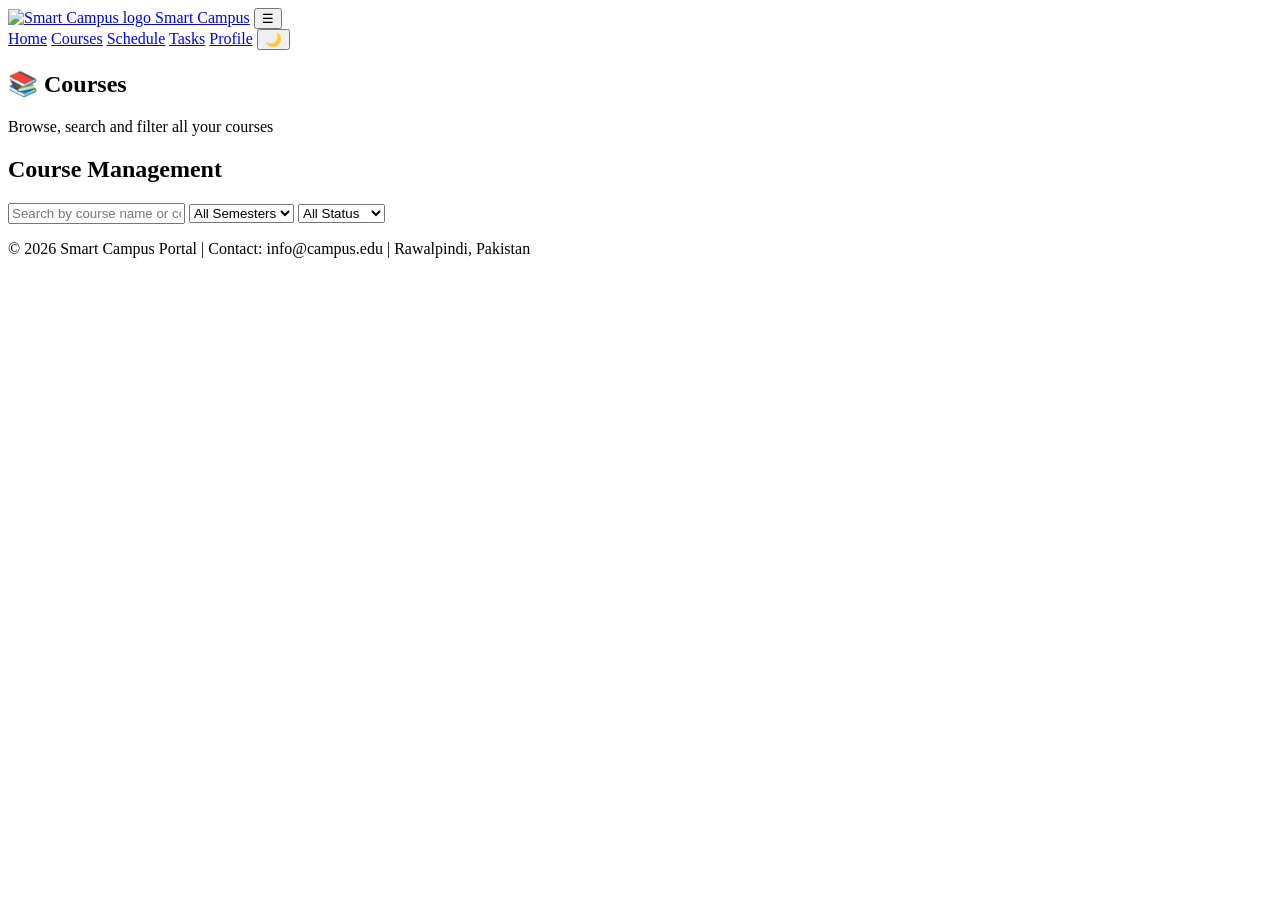
==== courses.html @ 22254502 "Add files via upload" ====
<!DOCTYPE html>
<html lang="en">
<head>
  <meta charset="UTF-8">
  <meta name="viewport" content="width=device-width, initial-scale=1.0">
  <title>Courses | Smart Campus</title>
  <link rel="stylesheet" href="css/style.css">
</head>
<body>

  <header class="site-header">
    <div class="container header-inner">
      <a href="index.html" class="logo"><img src="images/logo.svg" alt="Smart Campus logo"> Smart Campus</a>
      <button class="menu-toggle" id="menuToggle" aria-label="Toggle menu">☰</button>
      <nav class="nav" id="mainNav">
        <a href="index.html">Home</a>
        <a href="courses.html" class="active">Courses</a>
        <a href="schedule.html">Schedule</a>
        <a href="tasks.html">Tasks</a>
        <a href="profile.html">Profile</a>
        <button id="themeToggle" class="theme-btn">🌙</button>
      </nav>
    </div>
  </header>

  <!-- Animated page banner -->
  <section class="page-banner">
    <div class="shape s1"></div>
    <div class="shape s2"></div>
    <div class="shape s3"></div>
    <div class="shape s4"></div>
    <div class="container banner-content">
      <h1>📚 Courses</h1>
      <p>Browse, search and filter all your courses</p>
    </div>
  </section>

  <main class="container section">
    <h2>Course Management</h2>

    <div class="filters">
      <input type="text" id="searchInput" placeholder="Search by course name or code...">

      <select id="semesterFilter">
        <option value="all">All Semesters</option>
        <option value="1">Semester 1</option>
        <option value="2">Semester 2</option>
        <option value="3">Semester 3</option>
        <option value="4">Semester 4</option>
        <option value="5">Semester 5</option>
        <option value="6">Semester 6</option>
      </select>

      <select id="statusFilter">
        <option value="all">All Status</option>
        <option value="Completed">Completed</option>
        <option value="Registered">Registered</option>
        <option value="Pending">Pending</option>
      </select>
    </div>

    <p id="resultMessage" class="muted"></p>

    <div id="courseList" class="grid"></div>
  </main>

  <footer class="site-footer">
    <div class="container">
      <p>© 2026 Smart Campus Portal | Contact: info@campus.edu | Rawalpindi, Pakistan</p>
    </div>
  </footer>

  <script src="js/main.js"></script>
  <script src="js/data.js"></script>
  <script src="js/courses.js"></script>
</body>
</html>
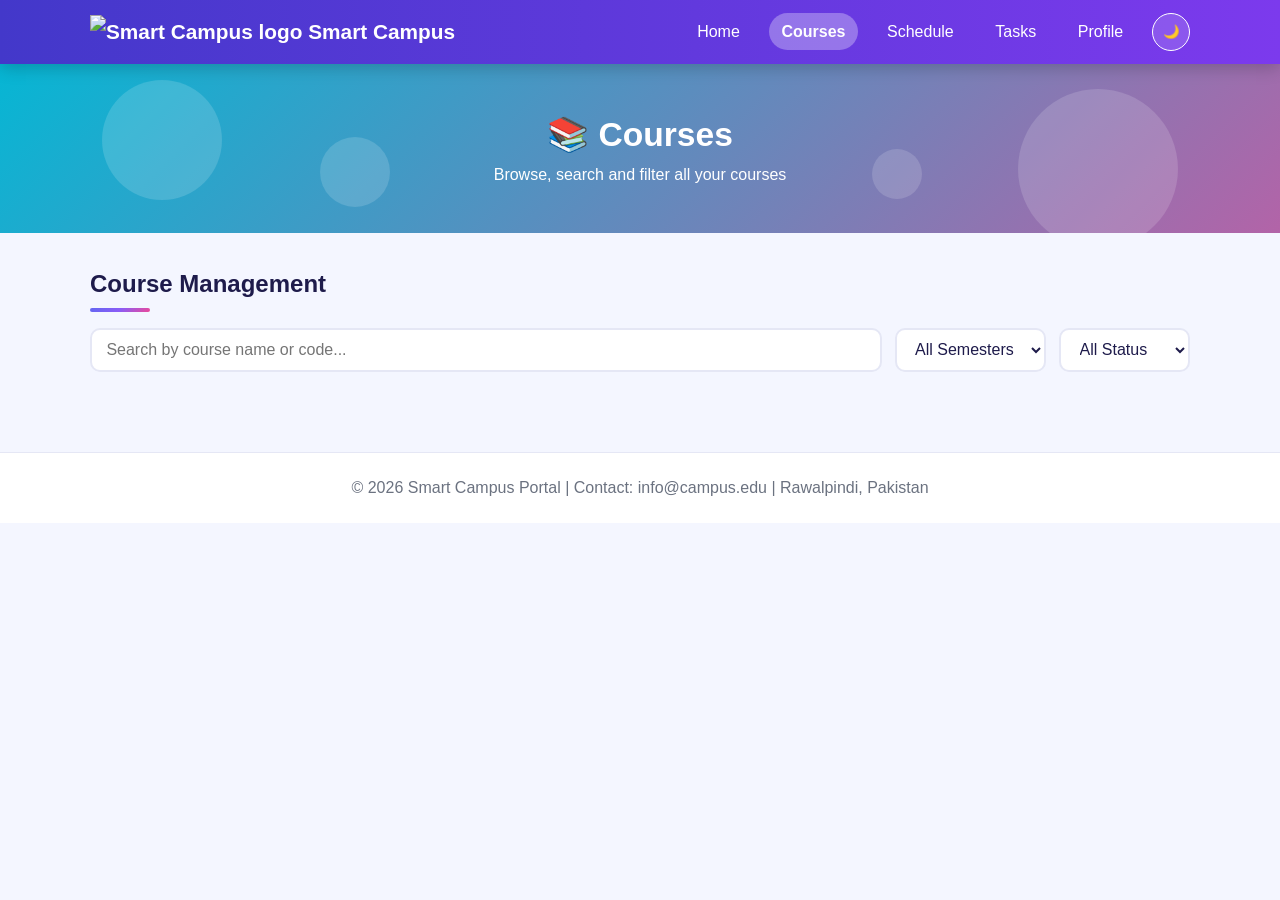
==== commit e37dc679: "Refactor courses.html for improved structure Updated HTML structure and fixed formatting issues." ====
--- a/courses.html
+++ b/courses.html
@@ -4,7 +4,8 @@
   <meta charset="UTF-8">
   <meta name="viewport" content="width=device-width, initial-scale=1.0">
   <title>Courses | Smart Campus</title>
-  <link rel="stylesheet" href="css/style.css">
+  <link rel="stylesheet" 
+    href="style.css">
 </head>
 <body>
 
@@ -74,4 +75,4 @@
   <script src="js/data.js"></script>
   <script src="js/courses.js"></script>
 </body>
-</html>+</html>
--- a/style.css
+++ b/style.css
@@ -0,0 +1,668 @@
+/* ===== 1. Variables ===== */
+:root {
+  --primary: #6366f1;
+  --primary-dark: #4338ca;
+  --secondary: #ec4899;
+  --grad: linear-gradient(135deg, #6366f1, #8b5cf6, #ec4899);
+  --bg: #f4f6ff;
+  --card-bg: #ffffff;
+  --text: #1e1b4b;
+  --muted: #6b7280;
+  --border: #e5e7f5;
+  --radius: 16px;
+  --shadow: 0 6px 20px rgba(99, 102, 241, 0.12);
+  --shadow-hover: 0 14px 30px rgba(99, 102, 241, 0.28);
+}
+
+body.dark {
+  --bg: #0f0e24;
+  --card-bg: #1b1a3a;
+  --text: #eef0ff;
+  --muted: #a1a6c9;
+  --border: #2d2b55;
+  --shadow: 0 6px 20px rgba(0, 0, 0, 0.4);
+  --shadow-hover: 0 14px 30px rgba(139, 92, 246, 0.35);
+}
+
+/* ===== 2. Animations ===== */
+@keyframes fadeUp {
+  from { opacity: 0; transform: translateY(24px); }
+  to   { opacity: 1; transform: translateY(0); }
+}
+
+@keyframes gradientMove {
+  0%   { background-position: 0% 50%; }
+  50%  { background-position: 100% 50%; }
+  100% { background-position: 0% 50%; }
+}
+
+@keyframes float {
+  0%, 100% { transform: translateY(0) rotate(0deg); }
+  50%      { transform: translateY(-30px) rotate(15deg); }
+}
+
+@keyframes bob {
+  0%, 100% { transform: translateY(0); }
+  50%      { transform: translateY(-6px); }
+}
+
+@keyframes pulse {
+  0%   { box-shadow: 0 0 0 0 rgba(255, 255, 255, 0.6); }
+  70%  { box-shadow: 0 0 0 16px rgba(255, 255, 255, 0); }
+  100% { box-shadow: 0 0 0 0 rgba(255, 255, 255, 0); }
+}
+
+/* ===== 3. Reset + base ===== */
+* {
+  margin: 0;
+  padding: 0;
+  box-sizing: border-box;
+}
+
+body {
+  font-family: "Segoe UI", Arial, sans-serif;
+  background: var(--bg);
+  color: var(--text);
+  line-height: 1.6;
+  transition: background 0.3s, color 0.3s;
+}
+
+a { text-decoration: none; color: inherit; }
+
+/* ===== 4. Layout ===== */
+.container {
+  width: 90%;
+  max-width: 1100px;
+  margin: 0 auto;
+}
+
+.section {
+  padding: 2rem 0;
+  animation: fadeUp 0.7s ease both;
+}
+
+.section h2 { margin-bottom: 1rem; }
+
+/* Heading ke neeche gradient line */
+.section h2::after {
+  content: "";
+  display: block;
+  width: 60px;
+  height: 4px;
+  border-radius: 4px;
+  background: var(--grad);
+  margin-top: 0.3rem;
+}
+
+.grid {
+  display: grid;
+  grid-template-columns: repeat(auto-fit, minmax(220px, 1fr));
+  gap: 1.2rem;
+}
+
+/* ===== 5. Header + Navbar ===== */
+.site-header {
+  background: linear-gradient(90deg, #4338ca, #7c3aed, #db2777);
+  background-size: 200% 200%;
+  animation: gradientMove 10s ease infinite;
+  color: #fff;
+  position: sticky;
+  top: 0;
+  z-index: 100;
+  box-shadow: 0 4px 16px rgba(0, 0, 0, 0.2);
+}
+
+.header-inner {
+  display: flex;
+  justify-content: space-between;
+  align-items: center;
+  padding: 0.8rem 0;
+}
+
+.logo { font-size: 1.3rem; font-weight: bold; }
+
+.nav {
+  display: flex;
+  align-items: center;
+  gap: 1rem;
+}
+
+.nav a {
+  padding: 0.35rem 0.8rem;
+  border-radius: 20px;
+  transition: background 0.3s, transform 0.3s;
+}
+
+.nav a:hover { background: rgba(255, 255, 255, 0.25); transform: translateY(-2px); }
+.nav a.active { background: rgba(255, 255, 255, 0.3); font-weight: bold; }
+
+.theme-btn {
+  background: rgba(255, 255, 255, 0.15);
+  border: 1px solid #fff;
+  color: #fff;
+  border-radius: 50%;
+  width: 38px;
+  height: 38px;
+  cursor: pointer;
+  transition: transform 0.4s;
+}
+.theme-btn:hover { transform: rotate(360deg) scale(1.1); }
+
+.menu-toggle {
+  display: none;
+  background: none;
+  border: none;
+  color: #fff;
+  font-size: 1.6rem;
+  cursor: pointer;
+}
+
+/* ===== 6. Hero ===== */
+.hero {
+  position: relative;
+  overflow: hidden;
+  background: linear-gradient(-45deg, #6366f1, #8b5cf6, #ec4899, #06b6d4);
+  background-size: 400% 400%;
+  animation: gradientMove 14s ease infinite;
+  color: #fff;
+  text-align: center;
+  padding: 5rem 0;
+}
+
+.hero-content { position: relative; z-index: 1; }
+.hero h1 { font-size: 2.6rem; margin-bottom: 0.6rem; animation: fadeUp 0.9s ease both; }
+.hero p  { margin-bottom: 1.8rem; font-size: 1.1rem; animation: fadeUp 1.1s ease both; }
+.hero .btn { animation: pulse 2.2s infinite; }
+
+/* Tairti hui shapes */
+.shape {
+  position: absolute;
+  border-radius: 50%;
+  background: rgba(255, 255, 255, 0.15);
+  animation: float 8s ease-in-out infinite;
+}
+.s1 { width: 120px; height: 120px; top: 10%;    left: 8%; }
+.s2 { width: 70px;  height: 70px;  bottom: 15%; left: 25%; animation-delay: 2s; }
+.s3 { width: 160px; height: 160px; top: 15%;    right: 8%; animation-delay: 1s; }
+.s4 { width: 50px;  height: 50px;  bottom: 20%; right: 28%; animation-delay: 3s; }
+
+/* ===== 7. Buttons ===== */
+.btn {
+  display: inline-block;
+  background: #fff;
+  color: var(--primary);
+  padding: 0.75rem 1.8rem;
+  border: none;
+  border-radius: 30px;
+  font-weight: bold;
+  cursor: pointer;
+  transition: transform 0.25s, box-shadow 0.25s;
+}
+.btn:hover { transform: translateY(-3px) scale(1.05); }
+
+.btn-primary {
+  background: var(--grad);
+  background-size: 200% 200%;
+  color: #fff;
+}
+.btn-primary:hover {
+  animation: gradientMove 2s ease infinite;
+  box-shadow: 0 8px 20px rgba(139, 92, 246, 0.4);
+}
+
+/* ===== 8. Cards ===== */
+.card {
+  position: relative;
+  overflow: hidden;
+  background: var(--card-bg);
+  border: 1px solid var(--border);
+  border-radius: var(--radius);
+  box-shadow: var(--shadow);
+  padding: 1.3rem;
+  text-align: center;
+  transition: transform 0.3s, box-shadow 0.3s;
+  animation: fadeUp 0.6s ease both;
+}
+
+.card::before {
+  content: "";
+  position: absolute;
+  top: 0;
+  left: 0;
+  width: 100%;
+  height: 4px;
+  background: var(--grad);
+  transform: scaleX(0);
+  transform-origin: left;
+  transition: transform 0.4s;
+}
+
+.card:hover { transform: translateY(-8px); box-shadow: var(--shadow-hover); }
+.card:hover::before { transform: scaleX(1); }
+.card h3 { margin-bottom: 0.4rem; }
+
+/* Cards ek ek karke aayein */
+.grid > .card:nth-child(1) { animation-delay: 0.05s; }
+.grid > .card:nth-child(2) { animation-delay: 0.15s; }
+.grid > .card:nth-child(3) { animation-delay: 0.25s; }
+.grid > .card:nth-child(4) { animation-delay: 0.35s; }
+.grid > .card:nth-child(5) { animation-delay: 0.45s; }
+.grid > .card:nth-child(6) { animation-delay: 0.55s; }
+.grid > .card:nth-child(7) { animation-delay: 0.65s; }
+.grid > .card:nth-child(8) { animation-delay: 0.75s; }
+
+/* ===== 9. Footer ===== */
+.site-footer {
+  background: var(--card-bg);
+  border-top: 1px solid var(--border);
+  text-align: center;
+  padding: 1.4rem 0;
+  color: var(--muted);
+  margin-top: 2rem;
+}
+
+/* ===== 10. Badge + muted ===== */
+.badge {
+  display: inline-block;
+  background: var(--grad);
+  color: #fff;
+  font-size: 0.75rem;
+  padding: 0.15rem 0.8rem;
+  border-radius: 20px;
+  margin-bottom: 0.6rem;
+}
+
+.muted { color: var(--muted); }
+
+/* ===== 11. Dashboard ===== */
+.dashboard-grid {
+  grid-template-columns: repeat(auto-fit, minmax(170px, 1fr));
+}
+
+.dashboard-card {
+  --accent: #6366f1;
+  border-top: 4px solid var(--accent);
+}
+.c1 { --accent: #6366f1; }
+.c2 { --accent: #10b981; }
+.c3 { --accent: #f59e0b; }
+.c4 { --accent: #06b6d4; }
+.c5 { --accent: #ec4899; }
+.c6 { --accent: #8b5cf6; }
+
+.dash-icon {
+  width: 56px;
+  height: 56px;
+  margin: 0 auto 0.6rem;
+  border-radius: 50%;
+  display: grid;
+  place-items: center;
+  font-size: 1.7rem;
+  background: var(--accent);
+  box-shadow: 0 6px 16px rgba(0, 0, 0, 0.2);
+  animation: bob 3s ease-in-out infinite;
+}
+
+.dash-label {
+  color: var(--muted);
+  font-size: 0.95rem;
+  margin-bottom: 0.2rem;
+}
+
+.dash-number {
+  font-size: 2.3rem;
+  font-weight: bold;
+  color: var(--accent);
+  line-height: 1.2;
+}
+
+/* ===== 12. Student banner + cards ===== */
+.student-banner {
+  display: flex;
+  align-items: center;
+  gap: 1rem;
+  flex-wrap: wrap;
+  background: var(--card-bg);
+  border: 1px solid var(--border);
+  border-left: 6px solid var(--secondary);
+  border-radius: var(--radius);
+  box-shadow: var(--shadow);
+  padding: 1.2rem;
+  margin-bottom: 1.2rem;
+  animation: fadeUp 0.6s ease both;
+}
+
+.student-banner a { color: var(--primary); font-weight: bold; text-decoration: underline; }
+
+.avatar {
+  width: 56px;
+  height: 56px;
+  border-radius: 50%;
+  background: var(--grad);
+  color: #fff;
+  display: grid;
+  place-items: center;
+  font-size: 1.5rem;
+  font-weight: bold;
+  flex-shrink: 0;
+}
+
+.student-card {
+  display: flex;
+  align-items: center;
+  gap: 1rem;
+  text-align: left;
+}
+.student-card p { font-size: 0.9rem; }
+
+/* ===== 13. Filters ===== */
+.filters {
+  display: flex;
+  flex-wrap: wrap;
+  gap: 0.8rem;
+  margin-bottom: 1rem;
+}
+
+.filters input,
+.filters select {
+  padding: 0.65rem 0.9rem;
+  border: 2px solid var(--border);
+  border-radius: 10px;
+  background: var(--card-bg);
+  color: var(--text);
+  font-size: 1rem;
+  transition: border-color 0.3s;
+}
+
+.filters input:focus,
+.filters select:focus { outline: none; border-color: var(--primary); }
+
+.filters input { flex: 1; min-width: 220px; }
+
+/* ===== 14. Courses ===== */
+.course-card { text-align: left; }
+.course-card p { margin-bottom: 0.2rem; }
+
+.status-completed  { background: #16a34a; }
+.status-registered { background: #2563eb; }
+.status-pending    { background: #d97706; }
+
+/* ===== 15. Schedule table ===== */
+.schedule-table {
+  width: 100%;
+  border-collapse: collapse;
+  background: var(--card-bg);
+  border-radius: var(--radius);
+  overflow: hidden;
+  box-shadow: var(--shadow);
+}
+
+.schedule-table th {
+  background: var(--grad);
+  color: #fff;
+  text-align: left;
+  padding: 0.9rem;
+}
+
+.schedule-table td {
+  padding: 0.9rem;
+  border-bottom: 1px solid var(--border);
+}
+
+.schedule-table tbody tr { transition: background 0.3s, transform 0.3s; }
+.schedule-table tbody tr:hover { background: var(--bg); transform: scale(1.01); }
+
+/* ===== 16. Task manager ===== */
+.task-form {
+  display: flex;
+  flex-wrap: wrap;
+  gap: 0.8rem;
+  margin-bottom: 1rem;
+}
+
+.task-form input,
+.task-form select {
+  padding: 0.65rem 0.9rem;
+  border: 2px solid var(--border);
+  border-radius: 10px;
+  background: var(--card-bg);
+  color: var(--text);
+  font-size: 1rem;
+}
+
+.task-form input:focus,
+.task-form select:focus { outline: none; border-color: var(--primary); }
+
+.task-form input[type="text"] { flex: 1; min-width: 200px; }
+
+.message {
+  min-height: 1.5rem;
+  margin-bottom: 0.5rem;
+  font-weight: bold;
+}
+.message.success { color: #16a34a; }
+.message.error   { color: #dc2626; }
+
+.task-list { list-style: none; margin-top: 1rem; }
+
+.task-item {
+  display: flex;
+  justify-content: space-between;
+  align-items: center;
+  flex-wrap: wrap;
+  gap: 0.8rem;
+  background: var(--card-bg);
+  border: 1px solid var(--border);
+  border-left: 6px solid var(--muted);
+  border-radius: var(--radius);
+  box-shadow: var(--shadow);
+  padding: 1rem;
+  margin-bottom: 0.8rem;
+  transition: transform 0.3s, box-shadow 0.3s;
+  animation: fadeUp 0.5s ease both;
+}
+.task-item:hover { transform: translateX(6px); box-shadow: var(--shadow-hover); }
+
+.task-info { display: flex; flex-direction: column; }
+.task-info small { color: var(--muted); }
+
+.priority-high   { border-left-color: #dc2626; }
+.priority-medium { border-left-color: #d97706; }
+.priority-low    { border-left-color: #16a34a; }
+
+.task-item.completed { opacity: 0.6; }
+.task-item.completed .task-info strong { text-decoration: line-through; }
+
+.task-actions { display: flex; gap: 0.5rem; }
+
+.btn-small {
+  border: none;
+  border-radius: 20px;
+  padding: 0.4rem 1rem;
+  color: #fff;
+  cursor: pointer;
+  transition: transform 0.2s, opacity 0.2s;
+}
+.btn-done   { background: #2563eb; }
+.btn-delete { background: #dc2626; }
+.btn-small:hover { opacity: 0.9; transform: scale(1.08); }
+
+/* ===== 17. Registration form ===== */
+.form-card {
+  background: var(--card-bg);
+  border: 1px solid var(--border);
+  border-radius: var(--radius);
+  box-shadow: var(--shadow);
+  padding: 1.6rem;
+  max-width: 600px;
+  margin: 0 auto;
+  animation: fadeUp 0.7s ease both;
+}
+
+.form-group { margin-bottom: 1rem; }
+
+.form-group label {
+  display: block;
+  font-weight: bold;
+  margin-bottom: 0.3rem;
+}
+
+.form-group input,
+.form-group select {
+  width: 100%;
+  padding: 0.7rem 0.9rem;
+  border: 2px solid var(--border);
+  border-radius: 10px;
+  background: var(--bg);
+  color: var(--text);
+  font-size: 1rem;
+  transition: border-color 0.3s, box-shadow 0.3s;
+}
+
+.form-group input:focus,
+.form-group select:focus {
+  outline: none;
+  border-color: var(--primary);
+  box-shadow: 0 0 0 4px rgba(99, 102, 241, 0.2);
+}
+
+.form-group input.invalid,
+.form-group select.invalid { border-color: #dc2626; }
+
+.form-group input.valid,
+.form-group select.valid { border-color: #16a34a; }
+
+.error {
+  display: block;
+  color: #dc2626;
+  font-size: 0.85rem;
+  min-height: 1.1rem;
+  margin-top: 0.25rem;
+}
+
+.form-card .btn-primary {
+  width: 100%;
+  padding: 0.85rem;
+  border: none;
+  font-size: 1rem;
+}
+
+/* ===== 18. Responsive ===== */
+@media (max-width: 768px) {
+  .menu-toggle { display: block; }
+
+  .nav {
+    display: none;
+    flex-direction: column;
+    position: absolute;
+    top: 100%;
+    left: 0;
+    width: 100%;
+    background: var(--primary-dark);
+    padding: 1rem;
+  }
+
+  .nav.open { display: flex; }
+
+  .hero { padding: 3.5rem 0; }
+  .hero h1 { font-size: 1.7rem; }
+
+  /* Schedule table ko cards bana do */
+  .schedule-table thead { display: none; }
+
+  .schedule-table,
+  .schedule-table tbody,
+  .schedule-table tr,
+  .schedule-table td { display: block; width: 100%; }
+
+  .schedule-table tr {
+    margin-bottom: 1rem;
+    border: 1px solid var(--border);
+    border-radius: var(--radius);
+    background: var(--card-bg);
+  }
+
+  .schedule-table td {
+    display: flex;
+    justify-content: space-between;
+    gap: 1rem;
+    text-align: right;
+  }
+
+  .schedule-table td::before {
+    content: attr(data-label);
+    font-weight: bold;
+    color: var(--muted);
+    text-align: left;
+  }
+}
+
+/* Jin ko animation se takleef ho unke liye band */
+@media (prefers-reduced-motion: reduce) {
+  * { animation: none !important; transition: none !important; }
+}
+/* ===== Har page ka animated banner ===== */
+.page-banner {
+  position: relative;
+  overflow: hidden;
+  background: linear-gradient(-45deg, #6366f1, #8b5cf6, #ec4899, #06b6d4);
+  background-size: 400% 400%;
+  animation: gradientMove 14s ease infinite;
+  color: #fff;
+  text-align: center;
+  padding: 2.8rem 0;
+}
+
+.banner-content { position: relative; z-index: 1; }
+.page-banner h1 { font-size: 2.1rem; animation: fadeUp 0.8s ease both; }
+.page-banner p  { opacity: 0.95; animation: fadeUp 1s ease both; }
+
+/* ===== Extra animations ===== */
+@keyframes slideInLeft {
+  from { opacity: 0; transform: translateX(-40px); }
+  to   { opacity: 1; transform: translateX(0); }
+}
+
+/* Schedule rows ek ek karke aayein */
+.schedule-table tbody tr { animation: slideInLeft 0.6s ease both; }
+.schedule-table tbody tr:nth-child(1) { animation-delay: 0.05s; }
+.schedule-table tbody tr:nth-child(2) { animation-delay: 0.15s; }
+.schedule-table tbody tr:nth-child(3) { animation-delay: 0.25s; }
+.schedule-table tbody tr:nth-child(4) { animation-delay: 0.35s; }
+.schedule-table tbody tr:nth-child(5) { animation-delay: 0.45s; }
+.schedule-table tbody tr:nth-child(6) { animation-delay: 0.55s; }
+.schedule-table tbody tr:nth-child(7) { animation-delay: 0.65s; }
+.schedule-table tbody tr:nth-child(8) { animation-delay: 0.75s; }
+
+/* Form ki fields ek ek karke aayein */
+.form-group { animation: fadeUp 0.6s ease both; }
+.form-group:nth-child(1) { animation-delay: 0.05s; }
+.form-group:nth-child(2) { animation-delay: 0.12s; }
+.form-group:nth-child(3) { animation-delay: 0.19s; }
+.form-group:nth-child(4) { animation-delay: 0.26s; }
+.form-group:nth-child(5) { animation-delay: 0.33s; }
+.form-group:nth-child(6) { animation-delay: 0.40s; }
+.form-group:nth-child(7) { animation-delay: 0.47s; }
+.form-group:nth-child(8) { animation-delay: 0.54s; }
+
+/* Filters aur task form */
+.filters, .task-form { animation: fadeUp 0.7s ease both; }
+
+/* Logo aur badge */
+.logo { display: inline-block; transition: transform 0.3s; }
+.logo:hover { transform: scale(1.08) rotate(-2deg); }
+.badge { animation: bob 3s ease-in-out infinite; }
+
+/* Scroll karne par sections ubhar kar aayein */
+.reveal {
+  opacity: 0;
+  transform: translateY(35px);
+  transition: opacity 0.8s ease, transform 0.8s ease;
+}
+.reveal.visible { opacity: 1; transform: translateY(0); }
+.section.reveal { animation: none; }
+
+@media (max-width: 768px) {
+  .page-banner { padding: 2rem 0; }
+  .page-banner h1 { font-size: 1.6rem; }
+}
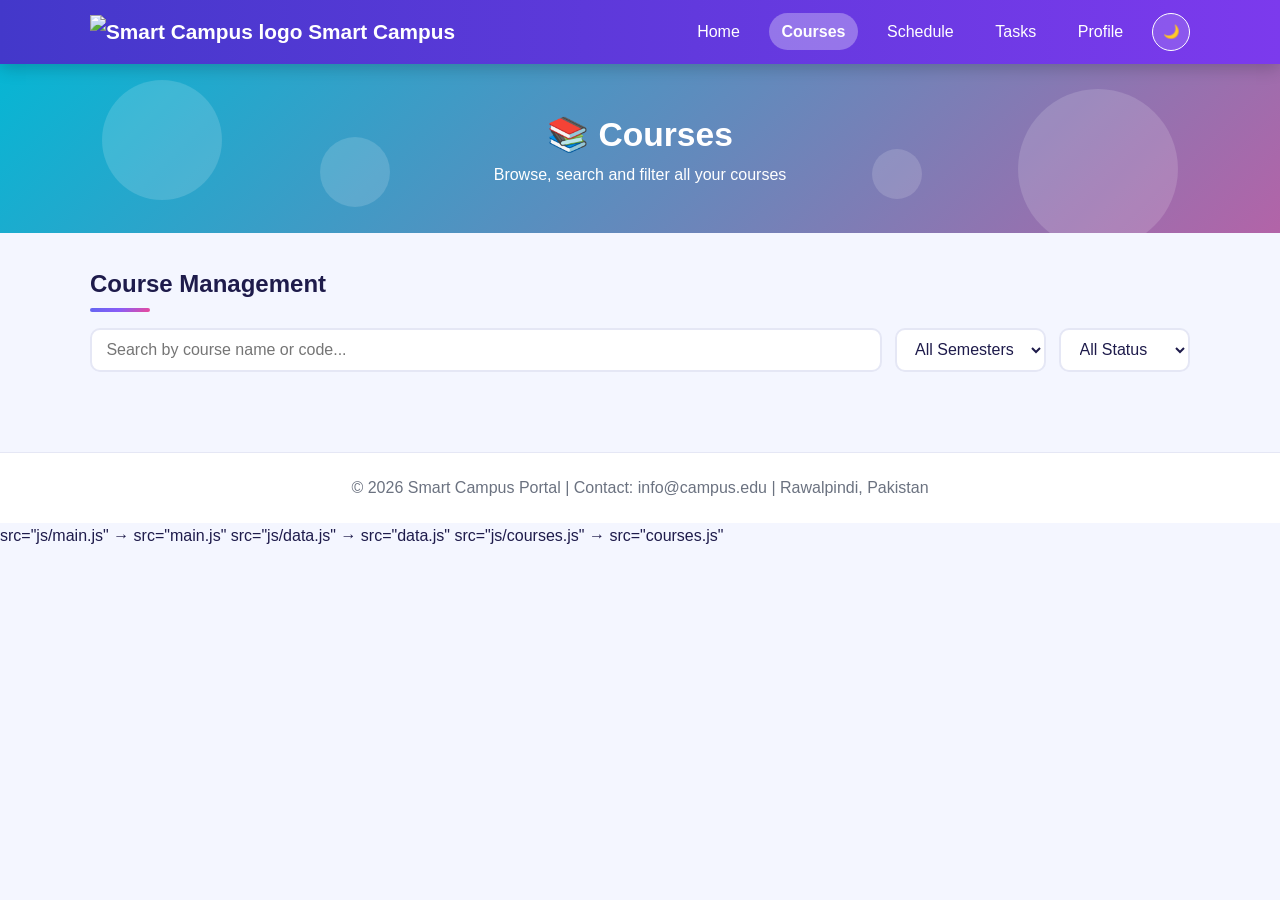
==== commit 1a1d9500: "Update courses.html" ====
--- a/courses.html
+++ b/courses.html
@@ -5,7 +5,7 @@
   <meta name="viewport" content="width=device-width, initial-scale=1.0">
   <title>Courses | Smart Campus</title>
   <link rel="stylesheet" 
-    href="style.css">
+  href="style.css">
 </head>
 <body>
 
@@ -71,8 +71,8 @@
     </div>
   </footer>
 
-  <script src="js/main.js"></script>
-  <script src="js/data.js"></script>
-  <script src="js/courses.js"></script>
+ src="js/main.js" → src="main.js"
+src="js/data.js" → src="data.js"
+src="js/courses.js" → src="courses.js"
 </body>
 </html>
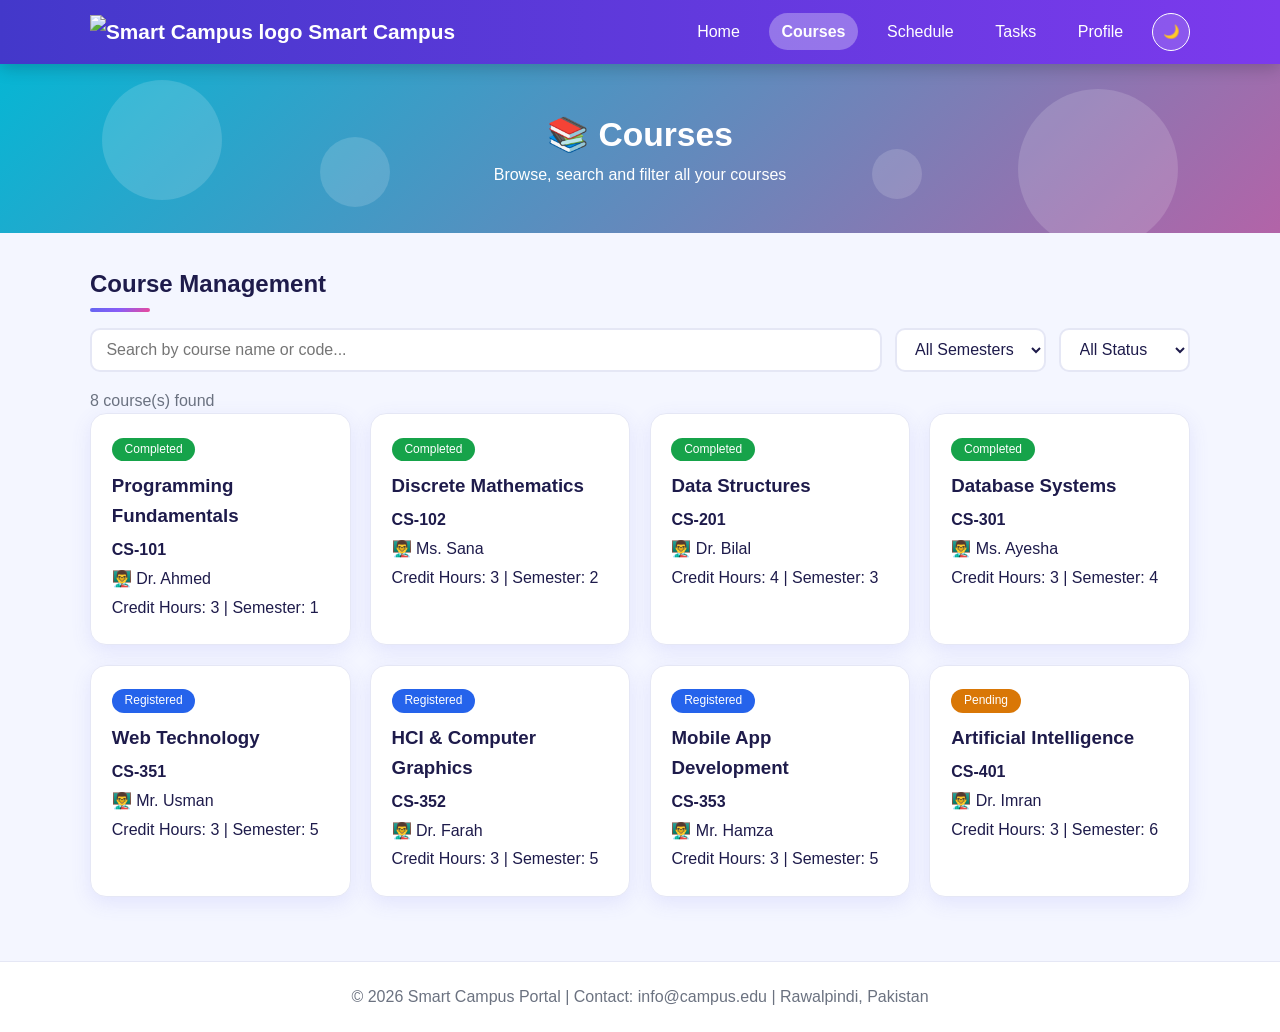
==== commit d97056c0: "Update courses.html" ====
--- a/courses.html
+++ b/courses.html
@@ -71,8 +71,9 @@
     </div>
   </footer>
 
- src="js/main.js" → src="main.js"
-src="js/data.js" → src="data.js"
-src="js/courses.js" → src="courses.js"
+
+  <script src="main.js"></script>
+  <script src="data.js"></script>
+  <script src="courses.js"></script>
 </body>
 </html>
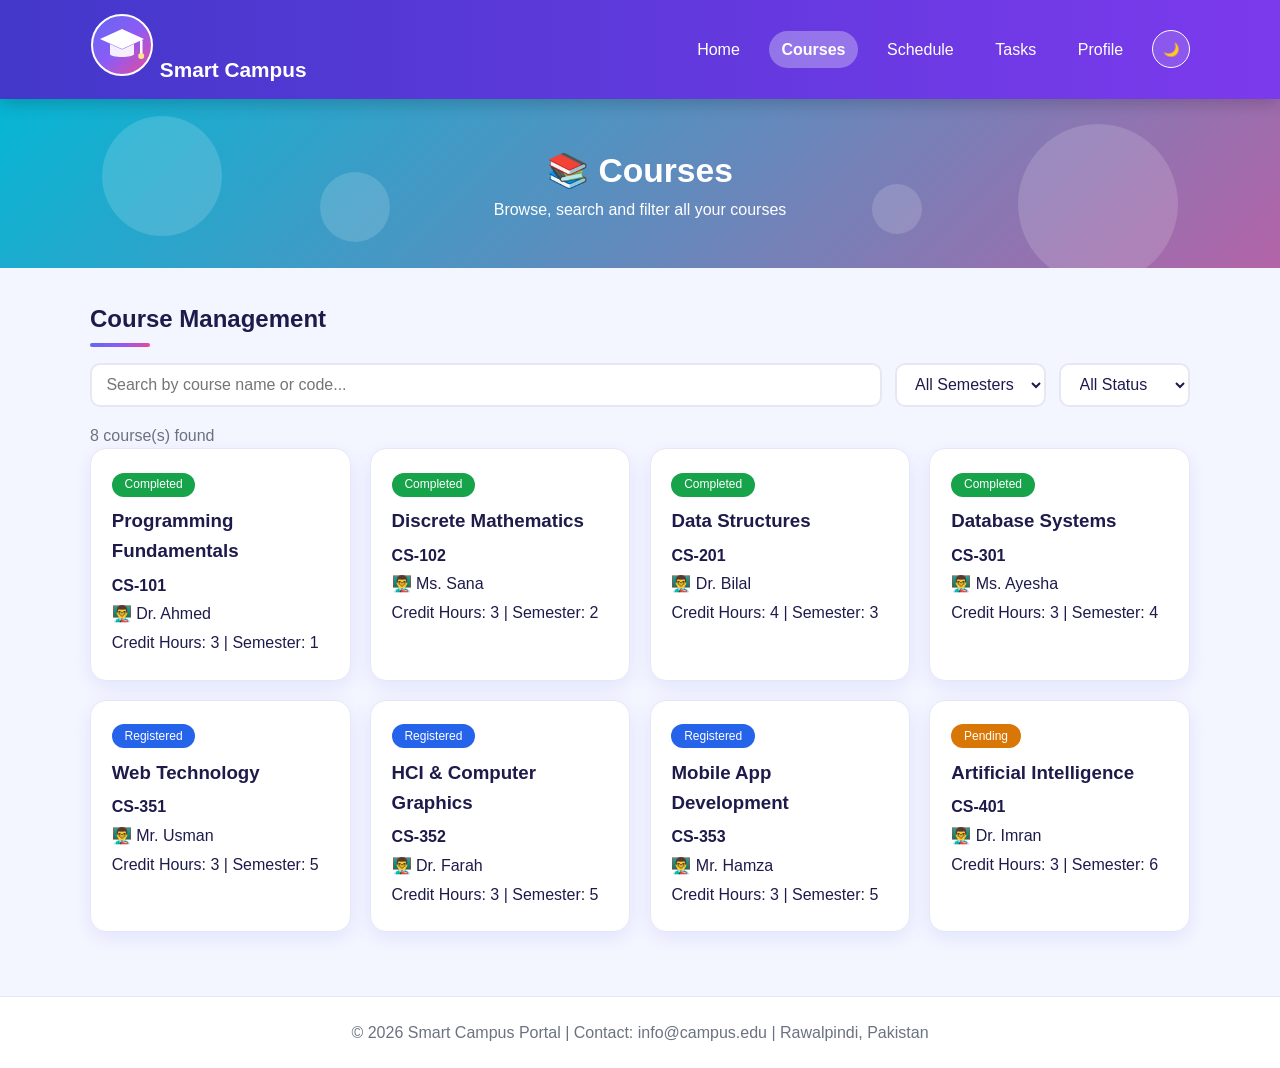
==== commit 54f6d6ce: "Fix stylesheet link path in courses.html Updated stylesheet link path from 'style.css' to 'css/style" ====
--- a/courses.html
+++ b/courses.html
@@ -4,8 +4,7 @@
   <meta charset="UTF-8">
   <meta name="viewport" content="width=device-width, initial-scale=1.0">
   <title>Courses | Smart Campus</title>
-  <link rel="stylesheet" 
-  href="style.css">
+   <link rel="stylesheet" href="css/style.css">
 </head>
 <body>
 
--- a/css/style.css
+++ b/css/style.css
@@ -0,0 +1,668 @@
+/* ===== 1. Variables ===== */
+:root {
+  --primary: #6366f1;
+  --primary-dark: #4338ca;
+  --secondary: #ec4899;
+  --grad: linear-gradient(135deg, #6366f1, #8b5cf6, #ec4899);
+  --bg: #f4f6ff;
+  --card-bg: #ffffff;
+  --text: #1e1b4b;
+  --muted: #6b7280;
+  --border: #e5e7f5;
+  --radius: 16px;
+  --shadow: 0 6px 20px rgba(99, 102, 241, 0.12);
+  --shadow-hover: 0 14px 30px rgba(99, 102, 241, 0.28);
+}
+
+body.dark {
+  --bg: #0f0e24;
+  --card-bg: #1b1a3a;
+  --text: #eef0ff;
+  --muted: #a1a6c9;
+  --border: #2d2b55;
+  --shadow: 0 6px 20px rgba(0, 0, 0, 0.4);
+  --shadow-hover: 0 14px 30px rgba(139, 92, 246, 0.35);
+}
+
+/* ===== 2. Animations ===== */
+@keyframes fadeUp {
+  from { opacity: 0; transform: translateY(24px); }
+  to   { opacity: 1; transform: translateY(0); }
+}
+
+@keyframes gradientMove {
+  0%   { background-position: 0% 50%; }
+  50%  { background-position: 100% 50%; }
+  100% { background-position: 0% 50%; }
+}
+
+@keyframes float {
+  0%, 100% { transform: translateY(0) rotate(0deg); }
+  50%      { transform: translateY(-30px) rotate(15deg); }
+}
+
+@keyframes bob {
+  0%, 100% { transform: translateY(0); }
+  50%      { transform: translateY(-6px); }
+}
+
+@keyframes pulse {
+  0%   { box-shadow: 0 0 0 0 rgba(255, 255, 255, 0.6); }
+  70%  { box-shadow: 0 0 0 16px rgba(255, 255, 255, 0); }
+  100% { box-shadow: 0 0 0 0 rgba(255, 255, 255, 0); }
+}
+
+/* ===== 3. Reset + base ===== */
+* {
+  margin: 0;
+  padding: 0;
+  box-sizing: border-box;
+}
+
+body {
+  font-family: "Segoe UI", Arial, sans-serif;
+  background: var(--bg);
+  color: var(--text);
+  line-height: 1.6;
+  transition: background 0.3s, color 0.3s;
+}
+
+a { text-decoration: none; color: inherit; }
+
+/* ===== 4. Layout ===== */
+.container {
+  width: 90%;
+  max-width: 1100px;
+  margin: 0 auto;
+}
+
+.section {
+  padding: 2rem 0;
+  animation: fadeUp 0.7s ease both;
+}
+
+.section h2 { margin-bottom: 1rem; }
+
+/* Heading ke neeche gradient line */
+.section h2::after {
+  content: "";
+  display: block;
+  width: 60px;
+  height: 4px;
+  border-radius: 4px;
+  background: var(--grad);
+  margin-top: 0.3rem;
+}
+
+.grid {
+  display: grid;
+  grid-template-columns: repeat(auto-fit, minmax(220px, 1fr));
+  gap: 1.2rem;
+}
+
+/* ===== 5. Header + Navbar ===== */
+.site-header {
+  background: linear-gradient(90deg, #4338ca, #7c3aed, #db2777);
+  background-size: 200% 200%;
+  animation: gradientMove 10s ease infinite;
+  color: #fff;
+  position: sticky;
+  top: 0;
+  z-index: 100;
+  box-shadow: 0 4px 16px rgba(0, 0, 0, 0.2);
+}
+
+.header-inner {
+  display: flex;
+  justify-content: space-between;
+  align-items: center;
+  padding: 0.8rem 0;
+}
+
+.logo { font-size: 1.3rem; font-weight: bold; }
+
+.nav {
+  display: flex;
+  align-items: center;
+  gap: 1rem;
+}
+
+.nav a {
+  padding: 0.35rem 0.8rem;
+  border-radius: 20px;
+  transition: background 0.3s, transform 0.3s;
+}
+
+.nav a:hover { background: rgba(255, 255, 255, 0.25); transform: translateY(-2px); }
+.nav a.active { background: rgba(255, 255, 255, 0.3); font-weight: bold; }
+
+.theme-btn {
+  background: rgba(255, 255, 255, 0.15);
+  border: 1px solid #fff;
+  color: #fff;
+  border-radius: 50%;
+  width: 38px;
+  height: 38px;
+  cursor: pointer;
+  transition: transform 0.4s;
+}
+.theme-btn:hover { transform: rotate(360deg) scale(1.1); }
+
+.menu-toggle {
+  display: none;
+  background: none;
+  border: none;
+  color: #fff;
+  font-size: 1.6rem;
+  cursor: pointer;
+}
+
+/* ===== 6. Hero ===== */
+.hero {
+  position: relative;
+  overflow: hidden;
+  background: linear-gradient(-45deg, #6366f1, #8b5cf6, #ec4899, #06b6d4);
+  background-size: 400% 400%;
+  animation: gradientMove 14s ease infinite;
+  color: #fff;
+  text-align: center;
+  padding: 5rem 0;
+}
+
+.hero-content { position: relative; z-index: 1; }
+.hero h1 { font-size: 2.6rem; margin-bottom: 0.6rem; animation: fadeUp 0.9s ease both; }
+.hero p  { margin-bottom: 1.8rem; font-size: 1.1rem; animation: fadeUp 1.1s ease both; }
+.hero .btn { animation: pulse 2.2s infinite; }
+
+/* Tairti hui shapes */
+.shape {
+  position: absolute;
+  border-radius: 50%;
+  background: rgba(255, 255, 255, 0.15);
+  animation: float 8s ease-in-out infinite;
+}
+.s1 { width: 120px; height: 120px; top: 10%;    left: 8%; }
+.s2 { width: 70px;  height: 70px;  bottom: 15%; left: 25%; animation-delay: 2s; }
+.s3 { width: 160px; height: 160px; top: 15%;    right: 8%; animation-delay: 1s; }
+.s4 { width: 50px;  height: 50px;  bottom: 20%; right: 28%; animation-delay: 3s; }
+
+/* ===== 7. Buttons ===== */
+.btn {
+  display: inline-block;
+  background: #fff;
+  color: var(--primary);
+  padding: 0.75rem 1.8rem;
+  border: none;
+  border-radius: 30px;
+  font-weight: bold;
+  cursor: pointer;
+  transition: transform 0.25s, box-shadow 0.25s;
+}
+.btn:hover { transform: translateY(-3px) scale(1.05); }
+
+.btn-primary {
+  background: var(--grad);
+  background-size: 200% 200%;
+  color: #fff;
+}
+.btn-primary:hover {
+  animation: gradientMove 2s ease infinite;
+  box-shadow: 0 8px 20px rgba(139, 92, 246, 0.4);
+}
+
+/* ===== 8. Cards ===== */
+.card {
+  position: relative;
+  overflow: hidden;
+  background: var(--card-bg);
+  border: 1px solid var(--border);
+  border-radius: var(--radius);
+  box-shadow: var(--shadow);
+  padding: 1.3rem;
+  text-align: center;
+  transition: transform 0.3s, box-shadow 0.3s;
+  animation: fadeUp 0.6s ease both;
+}
+
+.card::before {
+  content: "";
+  position: absolute;
+  top: 0;
+  left: 0;
+  width: 100%;
+  height: 4px;
+  background: var(--grad);
+  transform: scaleX(0);
+  transform-origin: left;
+  transition: transform 0.4s;
+}
+
+.card:hover { transform: translateY(-8px); box-shadow: var(--shadow-hover); }
+.card:hover::before { transform: scaleX(1); }
+.card h3 { margin-bottom: 0.4rem; }
+
+/* Cards ek ek karke aayein */
+.grid > .card:nth-child(1) { animation-delay: 0.05s; }
+.grid > .card:nth-child(2) { animation-delay: 0.15s; }
+.grid > .card:nth-child(3) { animation-delay: 0.25s; }
+.grid > .card:nth-child(4) { animation-delay: 0.35s; }
+.grid > .card:nth-child(5) { animation-delay: 0.45s; }
+.grid > .card:nth-child(6) { animation-delay: 0.55s; }
+.grid > .card:nth-child(7) { animation-delay: 0.65s; }
+.grid > .card:nth-child(8) { animation-delay: 0.75s; }
+
+/* ===== 9. Footer ===== */
+.site-footer {
+  background: var(--card-bg);
+  border-top: 1px solid var(--border);
+  text-align: center;
+  padding: 1.4rem 0;
+  color: var(--muted);
+  margin-top: 2rem;
+}
+
+/* ===== 10. Badge + muted ===== */
+.badge {
+  display: inline-block;
+  background: var(--grad);
+  color: #fff;
+  font-size: 0.75rem;
+  padding: 0.15rem 0.8rem;
+  border-radius: 20px;
+  margin-bottom: 0.6rem;
+}
+
+.muted { color: var(--muted); }
+
+/* ===== 11. Dashboard ===== */
+.dashboard-grid {
+  grid-template-columns: repeat(auto-fit, minmax(170px, 1fr));
+}
+
+.dashboard-card {
+  --accent: #6366f1;
+  border-top: 4px solid var(--accent);
+}
+.c1 { --accent: #6366f1; }
+.c2 { --accent: #10b981; }
+.c3 { --accent: #f59e0b; }
+.c4 { --accent: #06b6d4; }
+.c5 { --accent: #ec4899; }
+.c6 { --accent: #8b5cf6; }
+
+.dash-icon {
+  width: 56px;
+  height: 56px;
+  margin: 0 auto 0.6rem;
+  border-radius: 50%;
+  display: grid;
+  place-items: center;
+  font-size: 1.7rem;
+  background: var(--accent);
+  box-shadow: 0 6px 16px rgba(0, 0, 0, 0.2);
+  animation: bob 3s ease-in-out infinite;
+}
+
+.dash-label {
+  color: var(--muted);
+  font-size: 0.95rem;
+  margin-bottom: 0.2rem;
+}
+
+.dash-number {
+  font-size: 2.3rem;
+  font-weight: bold;
+  color: var(--accent);
+  line-height: 1.2;
+}
+
+/* ===== 12. Student banner + cards ===== */
+.student-banner {
+  display: flex;
+  align-items: center;
+  gap: 1rem;
+  flex-wrap: wrap;
+  background: var(--card-bg);
+  border: 1px solid var(--border);
+  border-left: 6px solid var(--secondary);
+  border-radius: var(--radius);
+  box-shadow: var(--shadow);
+  padding: 1.2rem;
+  margin-bottom: 1.2rem;
+  animation: fadeUp 0.6s ease both;
+}
+
+.student-banner a { color: var(--primary); font-weight: bold; text-decoration: underline; }
+
+.avatar {
+  width: 56px;
+  height: 56px;
+  border-radius: 50%;
+  background: var(--grad);
+  color: #fff;
+  display: grid;
+  place-items: center;
+  font-size: 1.5rem;
+  font-weight: bold;
+  flex-shrink: 0;
+}
+
+.student-card {
+  display: flex;
+  align-items: center;
+  gap: 1rem;
+  text-align: left;
+}
+.student-card p { font-size: 0.9rem; }
+
+/* ===== 13. Filters ===== */
+.filters {
+  display: flex;
+  flex-wrap: wrap;
+  gap: 0.8rem;
+  margin-bottom: 1rem;
+}
+
+.filters input,
+.filters select {
+  padding: 0.65rem 0.9rem;
+  border: 2px solid var(--border);
+  border-radius: 10px;
+  background: var(--card-bg);
+  color: var(--text);
+  font-size: 1rem;
+  transition: border-color 0.3s;
+}
+
+.filters input:focus,
+.filters select:focus { outline: none; border-color: var(--primary); }
+
+.filters input { flex: 1; min-width: 220px; }
+
+/* ===== 14. Courses ===== */
+.course-card { text-align: left; }
+.course-card p { margin-bottom: 0.2rem; }
+
+.status-completed  { background: #16a34a; }
+.status-registered { background: #2563eb; }
+.status-pending    { background: #d97706; }
+
+/* ===== 15. Schedule table ===== */
+.schedule-table {
+  width: 100%;
+  border-collapse: collapse;
+  background: var(--card-bg);
+  border-radius: var(--radius);
+  overflow: hidden;
+  box-shadow: var(--shadow);
+}
+
+.schedule-table th {
+  background: var(--grad);
+  color: #fff;
+  text-align: left;
+  padding: 0.9rem;
+}
+
+.schedule-table td {
+  padding: 0.9rem;
+  border-bottom: 1px solid var(--border);
+}
+
+.schedule-table tbody tr { transition: background 0.3s, transform 0.3s; }
+.schedule-table tbody tr:hover { background: var(--bg); transform: scale(1.01); }
+
+/* ===== 16. Task manager ===== */
+.task-form {
+  display: flex;
+  flex-wrap: wrap;
+  gap: 0.8rem;
+  margin-bottom: 1rem;
+}
+
+.task-form input,
+.task-form select {
+  padding: 0.65rem 0.9rem;
+  border: 2px solid var(--border);
+  border-radius: 10px;
+  background: var(--card-bg);
+  color: var(--text);
+  font-size: 1rem;
+}
+
+.task-form input:focus,
+.task-form select:focus { outline: none; border-color: var(--primary); }
+
+.task-form input[type="text"] { flex: 1; min-width: 200px; }
+
+.message {
+  min-height: 1.5rem;
+  margin-bottom: 0.5rem;
+  font-weight: bold;
+}
+.message.success { color: #16a34a; }
+.message.error   { color: #dc2626; }
+
+.task-list { list-style: none; margin-top: 1rem; }
+
+.task-item {
+  display: flex;
+  justify-content: space-between;
+  align-items: center;
+  flex-wrap: wrap;
+  gap: 0.8rem;
+  background: var(--card-bg);
+  border: 1px solid var(--border);
+  border-left: 6px solid var(--muted);
+  border-radius: var(--radius);
+  box-shadow: var(--shadow);
+  padding: 1rem;
+  margin-bottom: 0.8rem;
+  transition: transform 0.3s, box-shadow 0.3s;
+  animation: fadeUp 0.5s ease both;
+}
+.task-item:hover { transform: translateX(6px); box-shadow: var(--shadow-hover); }
+
+.task-info { display: flex; flex-direction: column; }
+.task-info small { color: var(--muted); }
+
+.priority-high   { border-left-color: #dc2626; }
+.priority-medium { border-left-color: #d97706; }
+.priority-low    { border-left-color: #16a34a; }
+
+.task-item.completed { opacity: 0.6; }
+.task-item.completed .task-info strong { text-decoration: line-through; }
+
+.task-actions { display: flex; gap: 0.5rem; }
+
+.btn-small {
+  border: none;
+  border-radius: 20px;
+  padding: 0.4rem 1rem;
+  color: #fff;
+  cursor: pointer;
+  transition: transform 0.2s, opacity 0.2s;
+}
+.btn-done   { background: #2563eb; }
+.btn-delete { background: #dc2626; }
+.btn-small:hover { opacity: 0.9; transform: scale(1.08); }
+
+/* ===== 17. Registration form ===== */
+.form-card {
+  background: var(--card-bg);
+  border: 1px solid var(--border);
+  border-radius: var(--radius);
+  box-shadow: var(--shadow);
+  padding: 1.6rem;
+  max-width: 600px;
+  margin: 0 auto;
+  animation: fadeUp 0.7s ease both;
+}
+
+.form-group { margin-bottom: 1rem; }
+
+.form-group label {
+  display: block;
+  font-weight: bold;
+  margin-bottom: 0.3rem;
+}
+
+.form-group input,
+.form-group select {
+  width: 100%;
+  padding: 0.7rem 0.9rem;
+  border: 2px solid var(--border);
+  border-radius: 10px;
+  background: var(--bg);
+  color: var(--text);
+  font-size: 1rem;
+  transition: border-color 0.3s, box-shadow 0.3s;
+}
+
+.form-group input:focus,
+.form-group select:focus {
+  outline: none;
+  border-color: var(--primary);
+  box-shadow: 0 0 0 4px rgba(99, 102, 241, 0.2);
+}
+
+.form-group input.invalid,
+.form-group select.invalid { border-color: #dc2626; }
+
+.form-group input.valid,
+.form-group select.valid { border-color: #16a34a; }
+
+.error {
+  display: block;
+  color: #dc2626;
+  font-size: 0.85rem;
+  min-height: 1.1rem;
+  margin-top: 0.25rem;
+}
+
+.form-card .btn-primary {
+  width: 100%;
+  padding: 0.85rem;
+  border: none;
+  font-size: 1rem;
+}
+
+/* ===== 18. Responsive ===== */
+@media (max-width: 768px) {
+  .menu-toggle { display: block; }
+
+  .nav {
+    display: none;
+    flex-direction: column;
+    position: absolute;
+    top: 100%;
+    left: 0;
+    width: 100%;
+    background: var(--primary-dark);
+    padding: 1rem;
+  }
+
+  .nav.open { display: flex; }
+
+  .hero { padding: 3.5rem 0; }
+  .hero h1 { font-size: 1.7rem; }
+
+  /* Schedule table ko cards bana do */
+  .schedule-table thead { display: none; }
+
+  .schedule-table,
+  .schedule-table tbody,
+  .schedule-table tr,
+  .schedule-table td { display: block; width: 100%; }
+
+  .schedule-table tr {
+    margin-bottom: 1rem;
+    border: 1px solid var(--border);
+    border-radius: var(--radius);
+    background: var(--card-bg);
+  }
+
+  .schedule-table td {
+    display: flex;
+    justify-content: space-between;
+    gap: 1rem;
+    text-align: right;
+  }
+
+  .schedule-table td::before {
+    content: attr(data-label);
+    font-weight: bold;
+    color: var(--muted);
+    text-align: left;
+  }
+}
+
+/* Jin ko animation se takleef ho unke liye band */
+@media (prefers-reduced-motion: reduce) {
+  * { animation: none !important; transition: none !important; }
+}
+/* ===== Har page ka animated banner ===== */
+.page-banner {
+  position: relative;
+  overflow: hidden;
+  background: linear-gradient(-45deg, #6366f1, #8b5cf6, #ec4899, #06b6d4);
+  background-size: 400% 400%;
+  animation: gradientMove 14s ease infinite;
+  color: #fff;
+  text-align: center;
+  padding: 2.8rem 0;
+}
+
+.banner-content { position: relative; z-index: 1; }
+.page-banner h1 { font-size: 2.1rem; animation: fadeUp 0.8s ease both; }
+.page-banner p  { opacity: 0.95; animation: fadeUp 1s ease both; }
+
+/* ===== Extra animations ===== */
+@keyframes slideInLeft {
+  from { opacity: 0; transform: translateX(-40px); }
+  to   { opacity: 1; transform: translateX(0); }
+}
+
+/* Schedule rows ek ek karke aayein */
+.schedule-table tbody tr { animation: slideInLeft 0.6s ease both; }
+.schedule-table tbody tr:nth-child(1) { animation-delay: 0.05s; }
+.schedule-table tbody tr:nth-child(2) { animation-delay: 0.15s; }
+.schedule-table tbody tr:nth-child(3) { animation-delay: 0.25s; }
+.schedule-table tbody tr:nth-child(4) { animation-delay: 0.35s; }
+.schedule-table tbody tr:nth-child(5) { animation-delay: 0.45s; }
+.schedule-table tbody tr:nth-child(6) { animation-delay: 0.55s; }
+.schedule-table tbody tr:nth-child(7) { animation-delay: 0.65s; }
+.schedule-table tbody tr:nth-child(8) { animation-delay: 0.75s; }
+
+/* Form ki fields ek ek karke aayein */
+.form-group { animation: fadeUp 0.6s ease both; }
+.form-group:nth-child(1) { animation-delay: 0.05s; }
+.form-group:nth-child(2) { animation-delay: 0.12s; }
+.form-group:nth-child(3) { animation-delay: 0.19s; }
+.form-group:nth-child(4) { animation-delay: 0.26s; }
+.form-group:nth-child(5) { animation-delay: 0.33s; }
+.form-group:nth-child(6) { animation-delay: 0.40s; }
+.form-group:nth-child(7) { animation-delay: 0.47s; }
+.form-group:nth-child(8) { animation-delay: 0.54s; }
+
+/* Filters aur task form */
+.filters, .task-form { animation: fadeUp 0.7s ease both; }
+
+/* Logo aur badge */
+.logo { display: inline-block; transition: transform 0.3s; }
+.logo:hover { transform: scale(1.08) rotate(-2deg); }
+.badge { animation: bob 3s ease-in-out infinite; }
+
+/* Scroll karne par sections ubhar kar aayein */
+.reveal {
+  opacity: 0;
+  transform: translateY(35px);
+  transition: opacity 0.8s ease, transform 0.8s ease;
+}
+.reveal.visible { opacity: 1; transform: translateY(0); }
+.section.reveal { animation: none; }
+
+@media (max-width: 768px) {
+  .page-banner { padding: 2rem 0; }
+  .page-banner h1 { font-size: 1.6rem; }
+}
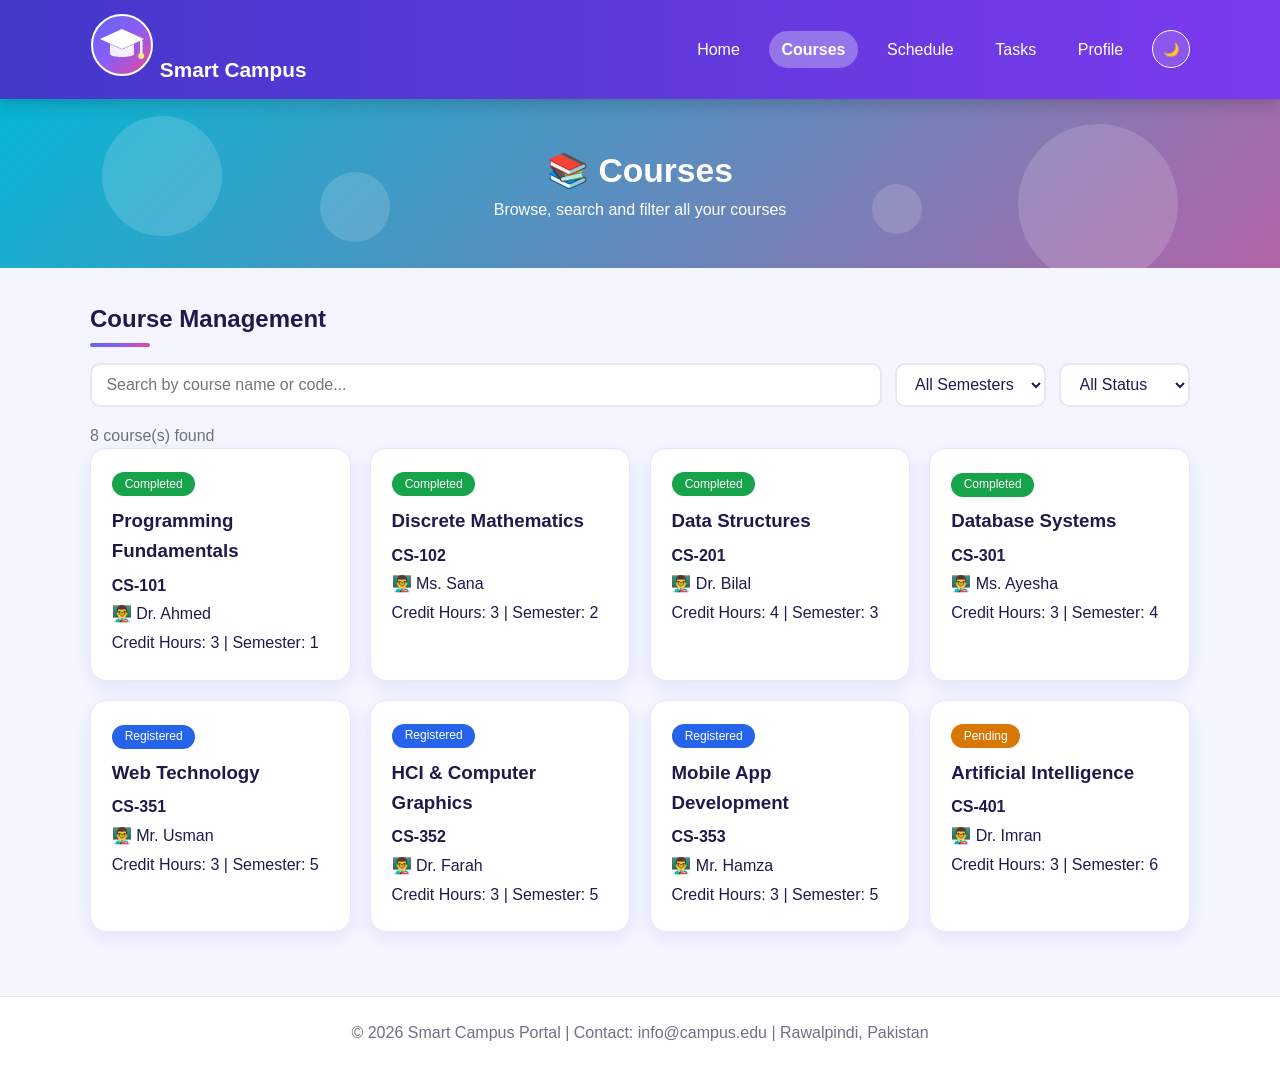
==== commit 7d904ea5: "Fix script paths and clean HTML in courses.html Updated script source paths and cleaned up HTML stru" ====
--- a/courses.html
+++ b/courses.html
@@ -70,9 +70,8 @@
     </div>
   </footer>
 
-
-  <script src="main.js"></script>
-  <script src="data.js"></script>
-  <script src="courses.js"></script>
+<script src="js/data.js"></script>
+<script src="js/main.js"></script>
+<script src="js/courses.js"></script>
 </body>
 </html>
